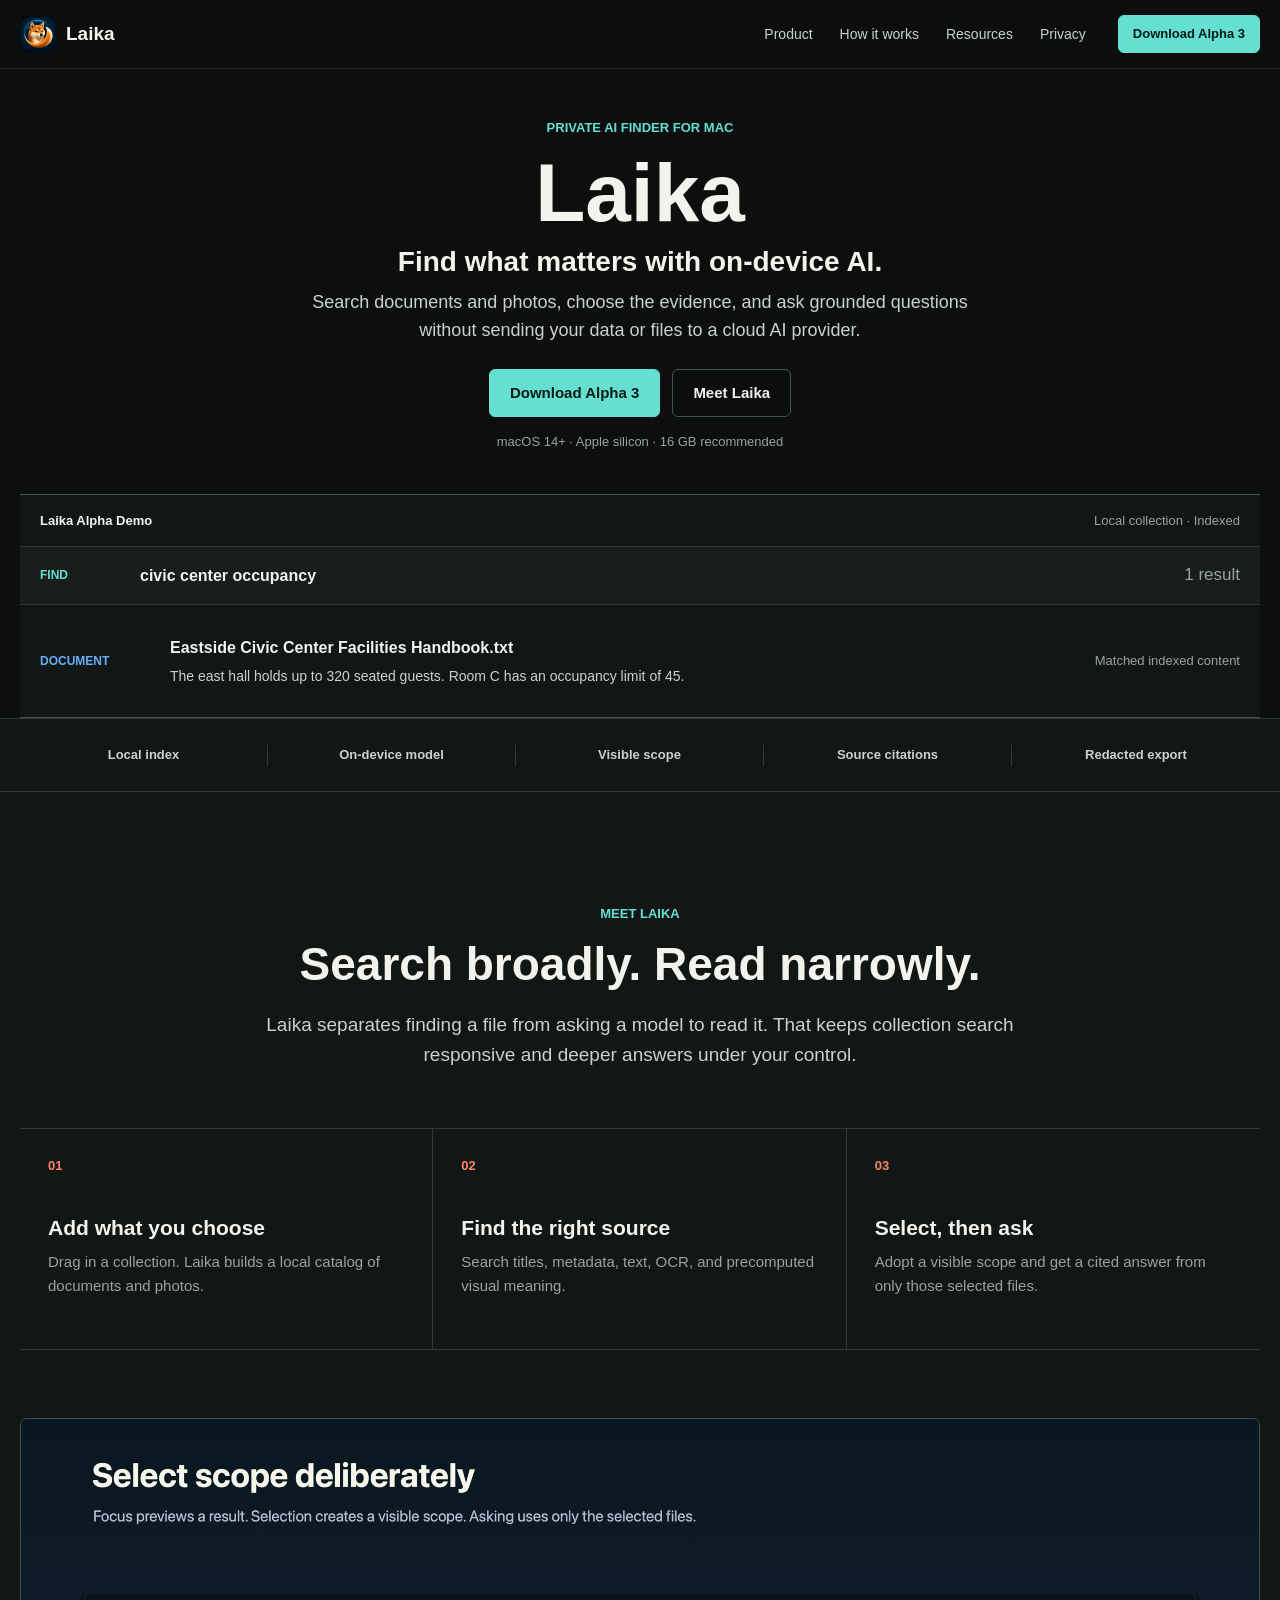
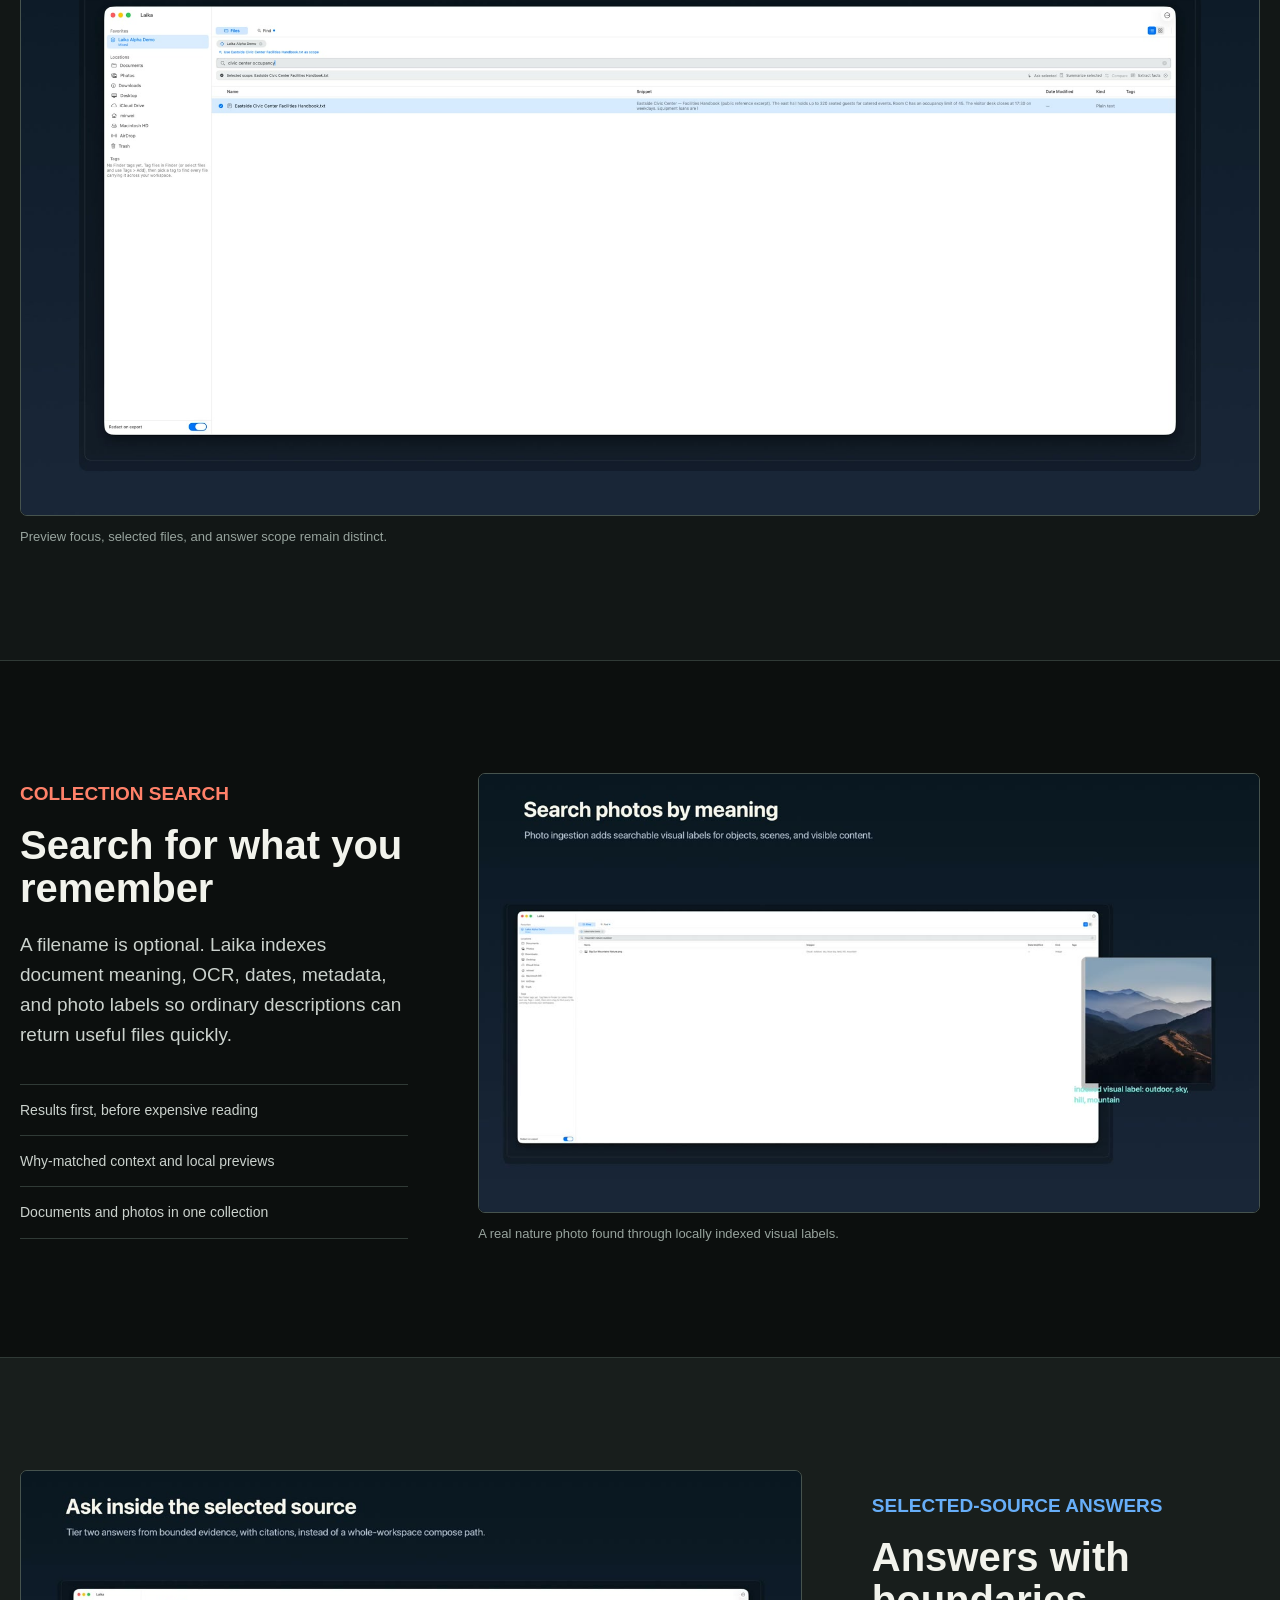
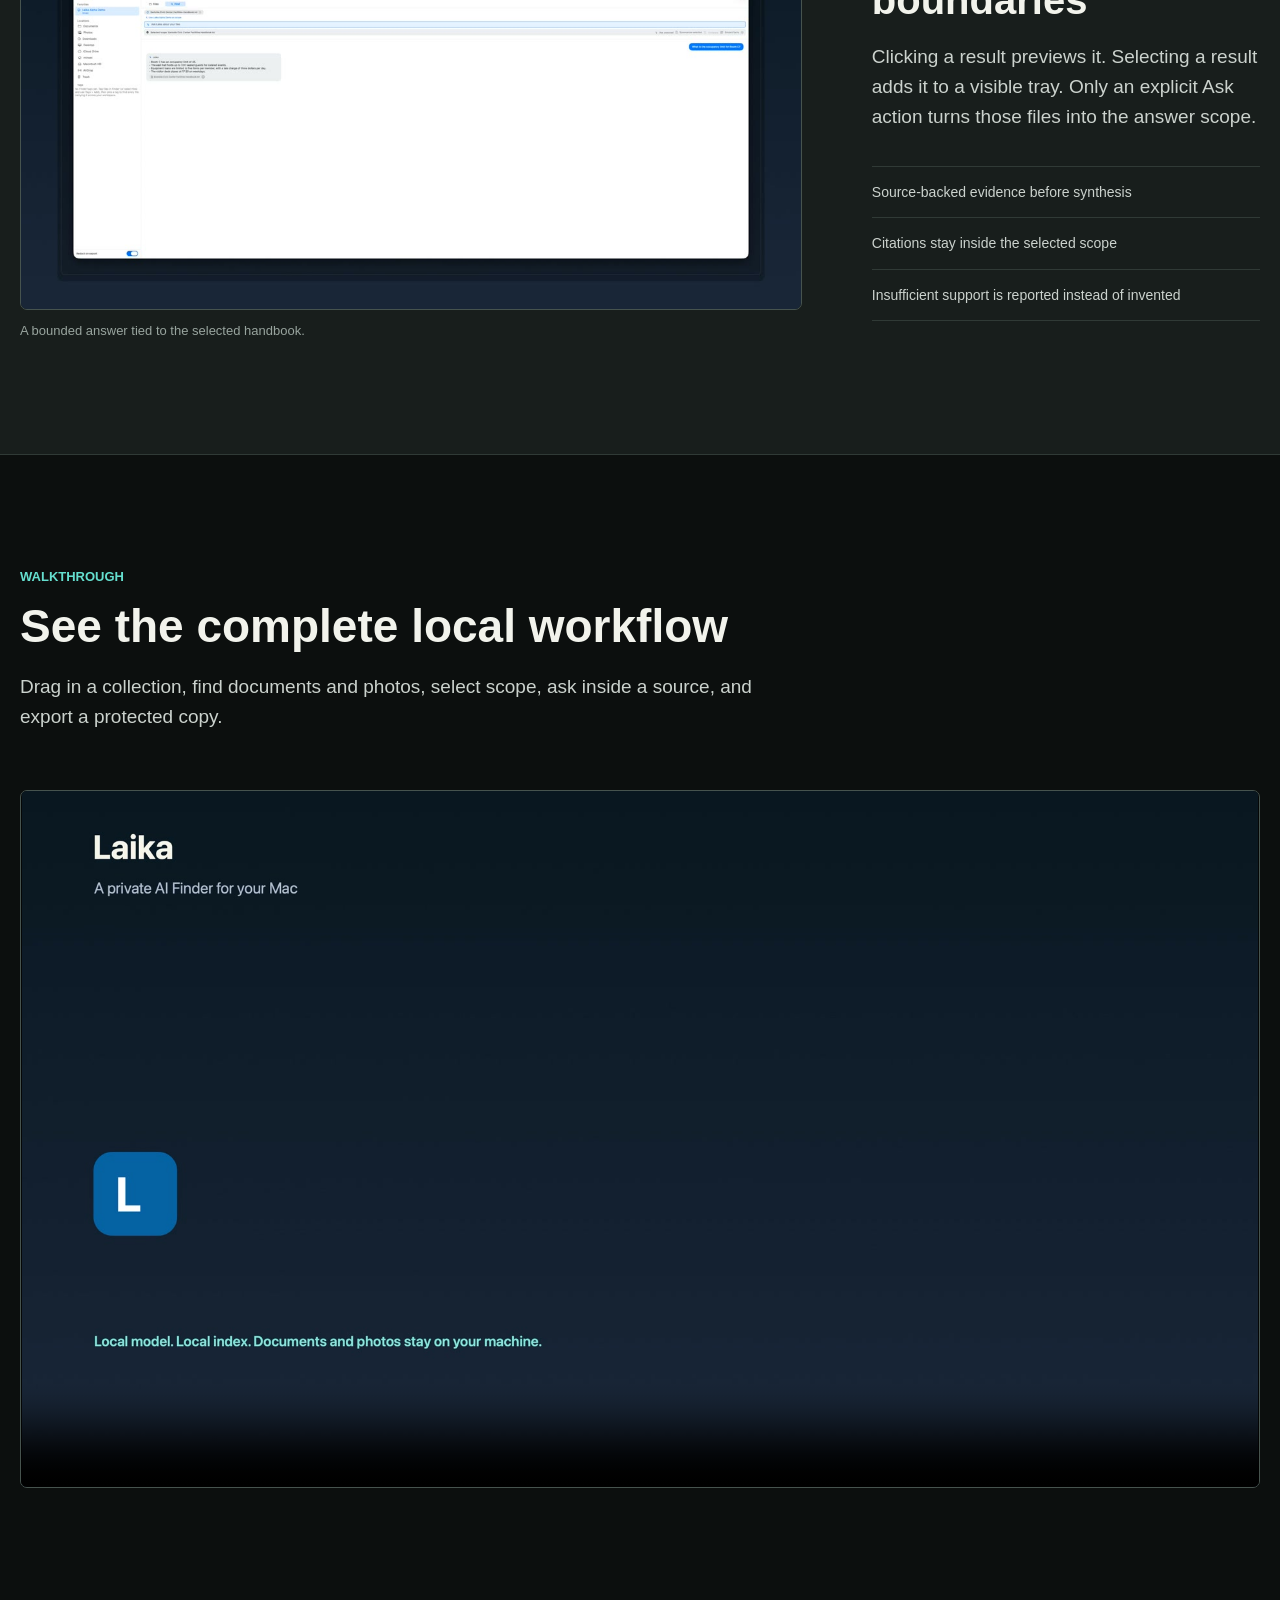
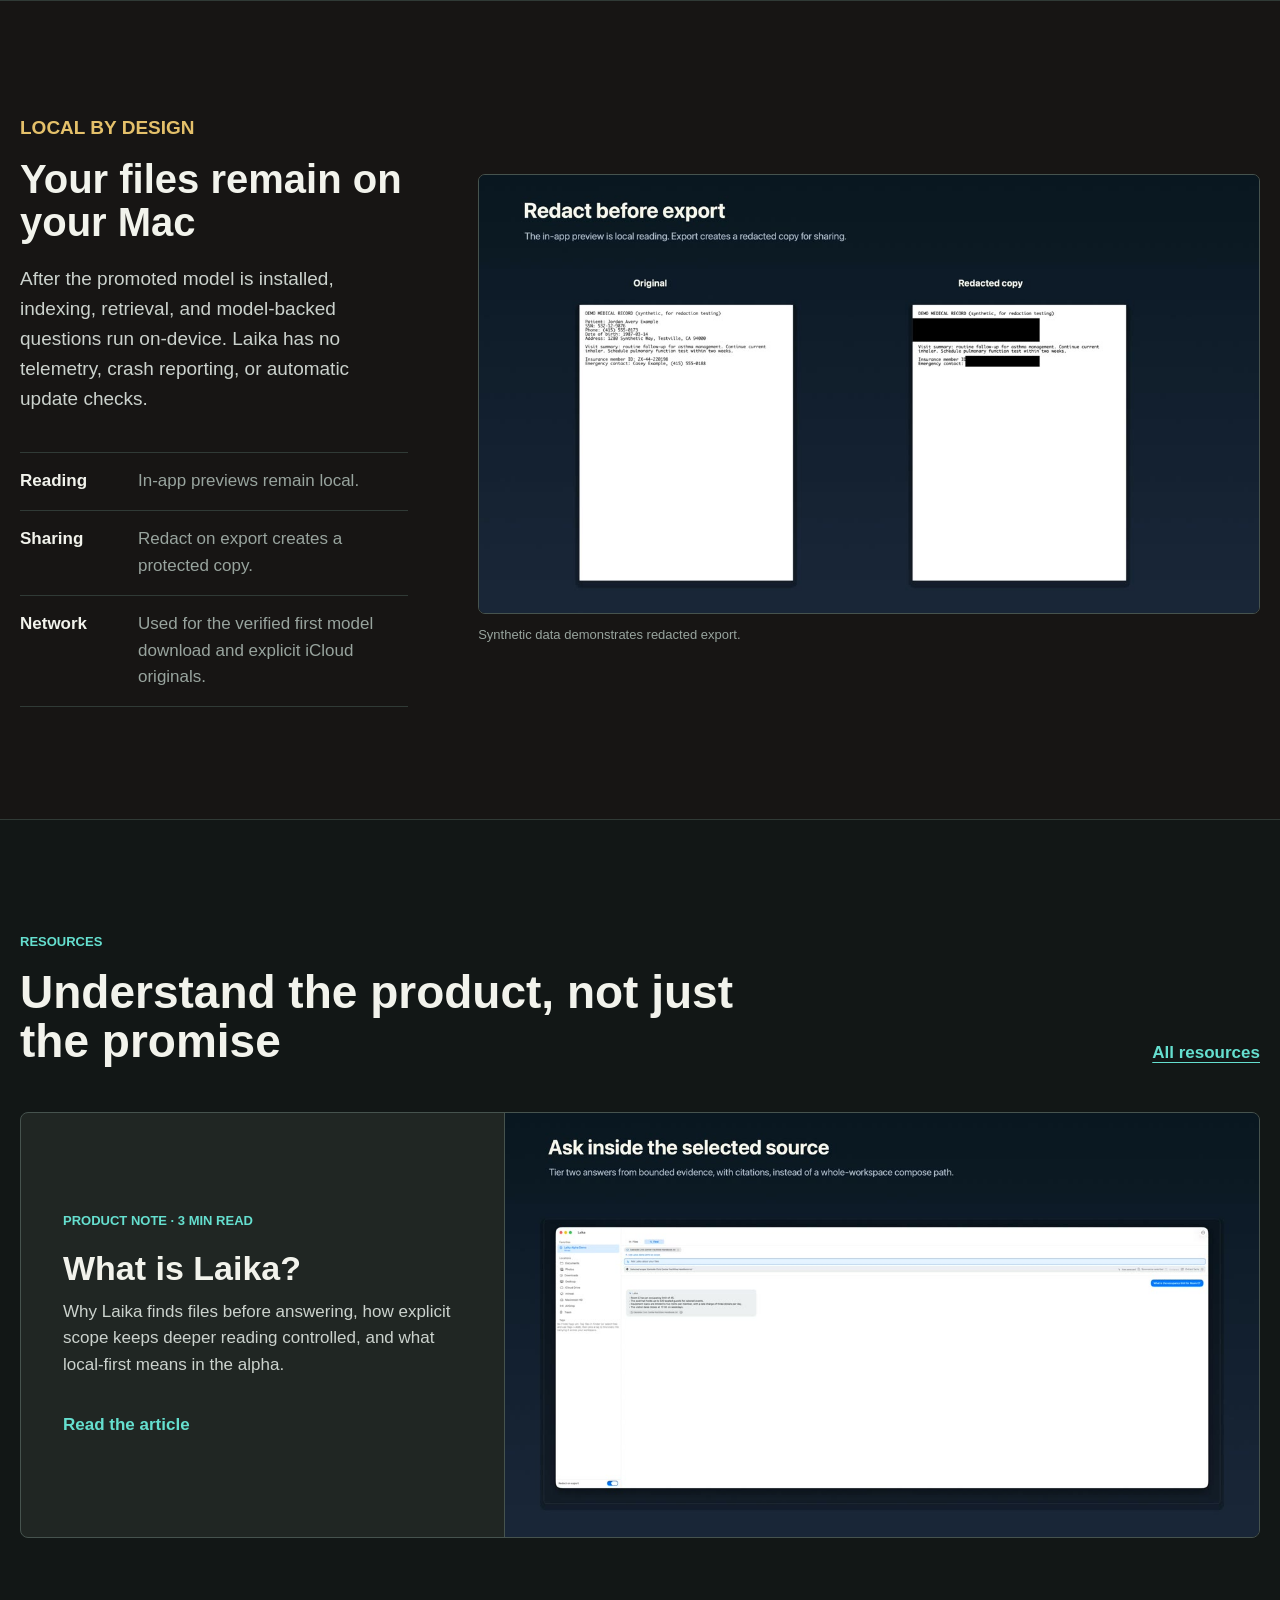
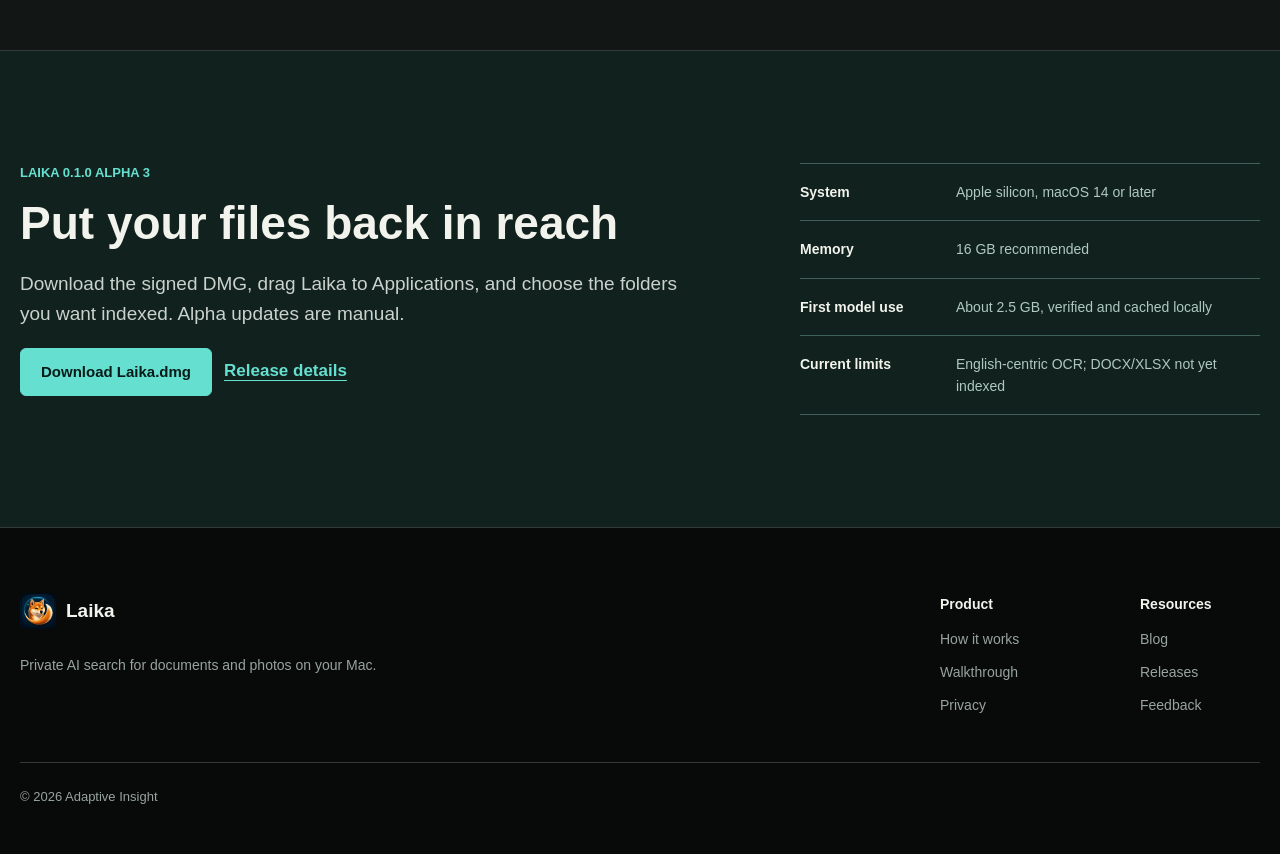
==== index.html @ f5e86230 "Publish Laika product site" ====
<!doctype html>
<html lang="en">
  <head>
    <meta charset="utf-8">
    <meta name="viewport" content="width=device-width, initial-scale=1">
    <meta name="theme-color" content="#0c0f0e">
    <meta
      name="description"
      content="Laika is a private AI finder for documents and photos on your Mac. Find files locally, select the evidence, and ask grounded questions."
    >
    <meta property="og:type" content="website">
    <meta property="og:title" content="Laika - Private AI Finder for Mac">
    <meta
      property="og:description"
      content="Find documents and photos locally. Choose the evidence. Ask grounded questions with citations."
    >
    <meta property="og:url" content="https://adaptive-insight.github.io/">
    <meta property="og:image" content="https://adaptive-insight.github.io/assets/selected-answer.jpg">
    <meta property="og:image:width" content="2400">
    <meta property="og:image:height" content="1350">
    <meta property="og:image:alt" content="Laika answering from one selected document with a visible citation">
    <meta name="twitter:card" content="summary_large_image">
    <link rel="canonical" href="https://adaptive-insight.github.io/">
    <link rel="alternate" type="application/rss+xml" title="Laika Resources" href="/resources/feed.xml">
    <link rel="icon" href="/assets/laika-icon.png" type="image/png">
    <link rel="stylesheet" href="/styles.css">
    <title>Laika - Private AI Finder for Mac</title>
    <script type="application/ld+json">
      {
        "@context": "https://schema.org",
        "@graph": [
          {
            "@type": "WebSite",
            "name": "Laika",
            "url": "https://adaptive-insight.github.io/",
            "description": "Private AI search for documents and photos on your Mac."
          },
          {
            "@type": "SoftwareApplication",
            "name": "Laika",
            "applicationCategory": "UtilitiesApplication",
            "operatingSystem": "macOS 14 or later on Apple silicon",
            "url": "https://adaptive-insight.github.io/",
            "downloadUrl": "https://github.com/Adaptive-Insight/LaikaApp/releases/download/v0.1.0-alpha.3/Laika.dmg",
            "description": "A private AI finder that indexes chosen documents and photos locally, returns relevant files, and answers within an explicit selected scope."
          }
        ]
      }
    </script>
  </head>
  <body>
    <a class="skip-link" href="#main">Skip to content</a>

    <header class="site-header">
      <nav class="site-nav" aria-label="Primary navigation">
        <a class="brand" href="/" aria-label="Laika home">
          <img src="/assets/laika-icon.png" width="36" height="36" alt="">
          <span>Laika</span>
        </a>
        <div class="nav-links">
          <a class="nav-optional" href="#product">Product</a>
          <a class="nav-optional" href="#how-it-works">How it works</a>
          <a href="/resources/">Resources</a>
          <a class="nav-optional" href="#privacy">Privacy</a>
        </div>
        <a
          class="button button-small"
          href="https://github.com/Adaptive-Insight/LaikaApp/releases/download/v0.1.0-alpha.3/Laika.dmg"
        >Download Alpha 3</a>
      </nav>
    </header>

    <main id="main">
      <section class="hero" id="top" aria-labelledby="hero-title">
        <div class="hero-content">
          <p class="eyebrow">Private AI finder for Mac</p>
          <h1 id="hero-title">Laika</h1>
          <p class="hero-copy">
            Find what matters with on-device AI.
          </p>
          <p class="hero-detail">
            Search documents and photos, choose the evidence, and ask grounded
            questions without sending your data or files to a cloud AI provider.
          </p>
          <div class="hero-actions">
            <a
              class="button"
              href="https://github.com/Adaptive-Insight/LaikaApp/releases/download/v0.1.0-alpha.3/Laika.dmg"
            >Download Alpha 3</a>
            <a class="button button-secondary" href="#how-it-works">Meet Laika</a>
          </div>
          <p class="hero-meta">macOS 14+ &middot; Apple silicon &middot; 16 GB recommended</p>
        </div>
        <div
          class="hero-search-surface"
          role="group"
          aria-label="Example Laika collection search"
        >
          <div class="hero-search-heading">
            <strong>Laika Alpha Demo</strong>
            <span>Local collection &middot; Indexed</span>
          </div>
          <div class="hero-search-query">
            <span>Find</span>
            <strong>civic center occupancy</strong>
            <span>1 result</span>
          </div>
          <div class="hero-search-result">
            <span class="hero-search-kind">Document</span>
            <div>
              <strong>Eastside Civic Center Facilities Handbook.txt</strong>
              <p>
                The east hall holds up to 320 seated guests. Room C has an
                occupancy limit of 45.
              </p>
            </div>
            <span class="hero-search-reason">Matched indexed content</span>
          </div>
        </div>
      </section>

      <section class="proof-strip" aria-label="Laika product principles">
        <div class="proof-strip-inner">
          <span>Local index</span>
          <span>On-device model</span>
          <span>Visible scope</span>
          <span>Source citations</span>
          <span>Redacted export</span>
        </div>
      </section>

      <section class="section meet" id="how-it-works" aria-labelledby="meet-title">
        <div class="section-inner">
          <div class="section-heading section-heading-centered">
            <p class="eyebrow">Meet Laika</p>
            <h2 id="meet-title">Search broadly. Read narrowly.</h2>
            <p>
              Laika separates finding a file from asking a model to read it.
              That keeps collection search responsive and deeper answers under
              your control.
            </p>
          </div>
          <ol class="three-steps">
            <li>
              <span class="step-number">01</span>
              <h3>Add what you choose</h3>
              <p>Drag in a collection. Laika builds a local catalog of documents and photos.</p>
            </li>
            <li>
              <span class="step-number">02</span>
              <h3>Find the right source</h3>
              <p>Search titles, metadata, text, OCR, and precomputed visual meaning.</p>
            </li>
            <li>
              <span class="step-number">03</span>
              <h3>Select, then ask</h3>
              <p>Adopt a visible scope and get a cited answer from only those selected files.</p>
            </li>
          </ol>
          <figure class="wide-product-figure">
            <img
              src="/assets/scope-selection-1200.jpg"
              srcset="/assets/scope-selection-1200.jpg 1200w, /assets/scope-selection.jpg 2400w"
              sizes="(max-width: 900px) 100vw, 1240px"
              width="2400"
              height="1350"
              loading="lazy"
              alt="Laika showing an explicit selected scope above a document search result"
            >
            <figcaption>Preview focus, selected files, and answer scope remain distinct.</figcaption>
          </figure>
        </div>
      </section>

      <section class="section feature-band" id="product" aria-labelledby="discovery-title">
        <div class="section-inner feature-layout">
          <div class="feature-copy">
            <p class="eyebrow coral">Collection search</p>
            <h2 id="discovery-title">Search for what you remember</h2>
            <p>
              A filename is optional. Laika indexes document meaning, OCR,
              dates, metadata, and photo labels so ordinary descriptions can
              return useful files quickly.
            </p>
            <ul class="feature-points">
              <li>Results first, before expensive reading</li>
              <li>Why-matched context and local previews</li>
              <li>Documents and photos in one collection</li>
            </ul>
          </div>
          <figure class="product-figure">
            <img
              src="/assets/photo-search-1200.jpg"
              srcset="/assets/photo-search-1200.jpg 1200w, /assets/photo-search.jpg 2400w"
              sizes="(max-width: 900px) 100vw, 760px"
              width="2400"
              height="1350"
              loading="lazy"
              alt="Laika finding a demo-safe Big Sur mountain photo from a natural-language query"
            >
            <figcaption>A real nature photo found through locally indexed visual labels.</figcaption>
          </figure>
        </div>
      </section>

      <section class="section feature-band feature-band-alt" aria-labelledby="answer-title">
        <div class="section-inner feature-layout feature-layout-reverse">
          <div class="feature-copy">
            <p class="eyebrow blue">Selected-source answers</p>
            <h2 id="answer-title">Answers with boundaries</h2>
            <p>
              Clicking a result previews it. Selecting a result adds it to a
              visible tray. Only an explicit Ask action turns those files into
              the answer scope.
            </p>
            <ul class="feature-points">
              <li>Source-backed evidence before synthesis</li>
              <li>Citations stay inside the selected scope</li>
              <li>Insufficient support is reported instead of invented</li>
            </ul>
          </div>
          <figure class="product-figure">
            <img
              src="/assets/selected-answer-1200.jpg"
              srcset="/assets/selected-answer-1200.jpg 1200w, /assets/selected-answer.jpg 2400w"
              sizes="(max-width: 900px) 100vw, 760px"
              width="2400"
              height="1350"
              loading="lazy"
              alt="Laika answering a question inside one selected handbook and showing its citation"
            >
            <figcaption>A bounded answer tied to the selected handbook.</figcaption>
          </figure>
        </div>
      </section>

      <section class="section walkthrough" id="walkthrough" aria-labelledby="walkthrough-title">
        <div class="section-inner">
          <div class="section-heading">
            <p class="eyebrow">Walkthrough</p>
            <h2 id="walkthrough-title">See the complete local workflow</h2>
            <p>
              Drag in a collection, find documents and photos, select scope,
              ask inside a source, and export a protected copy.
            </p>
          </div>
          <video
            class="walkthrough-video"
            controls
            preload="none"
            loading="lazy"
            poster="/assets/walkthrough-poster.jpg"
          >
            <source src="/assets/LaikaPromo_alpha.mp4" type="video/mp4">
            <track
              kind="captions"
              src="/assets/LaikaPromo_alpha.en.vtt"
              srclang="en"
              label="English"
              default
            >
            Your browser does not support embedded video.
            <a href="/assets/LaikaPromo_alpha.mp4">Open the walkthrough video.</a>
          </video>
        </div>
      </section>

      <section class="section privacy" id="privacy" aria-labelledby="privacy-title">
        <div class="section-inner feature-layout">
          <div class="feature-copy">
            <p class="eyebrow warm">Local by design</p>
            <h2 id="privacy-title">Your files remain on your Mac</h2>
            <p>
              After the promoted model is installed, indexing, retrieval, and
              model-backed questions run on-device. Laika has no telemetry,
              crash reporting, or automatic update checks.
            </p>
            <dl class="fact-list">
              <div>
                <dt>Reading</dt>
                <dd>In-app previews remain local.</dd>
              </div>
              <div>
                <dt>Sharing</dt>
                <dd>Redact on export creates a protected copy.</dd>
              </div>
              <div>
                <dt>Network</dt>
                <dd>Used for the verified first model download and explicit iCloud originals.</dd>
              </div>
            </dl>
          </div>
          <figure class="product-figure">
            <img
              src="/assets/redacted-export-1200.jpg"
              srcset="/assets/redacted-export-1200.jpg 1200w, /assets/redacted-export.jpg 2400w"
              sizes="(max-width: 900px) 100vw, 760px"
              width="2400"
              height="1350"
              loading="lazy"
              alt="A synthetic medical document shown before and after personal details are redacted"
            >
            <figcaption>Synthetic data demonstrates redacted export.</figcaption>
          </figure>
        </div>
      </section>

      <section class="section resources-preview" aria-labelledby="resources-title">
        <div class="section-inner">
          <div class="resources-heading">
            <div>
              <p class="eyebrow">Resources</p>
              <h2 id="resources-title">Understand the product, not just the promise</h2>
            </div>
            <a class="text-link" href="/resources/">All resources</a>
          </div>
          <a class="featured-article" href="/resources/what-is-laika/">
            <div class="featured-article-copy">
              <span class="article-kicker">Product note &middot; 3 min read</span>
              <h3>What is Laika?</h3>
              <p>
                Why Laika finds files before answering, how explicit scope keeps
                deeper reading controlled, and what local-first means in the alpha.
              </p>
              <span class="text-link">Read the article</span>
            </div>
            <img
              src="/assets/selected-answer-1200.jpg"
              width="1200"
              height="675"
              loading="lazy"
              alt="Laika answering from a selected document with a visible citation"
            >
          </a>
        </div>
      </section>

      <section class="section install" id="install" aria-labelledby="install-title">
        <div class="section-inner install-layout">
          <div>
            <p class="eyebrow">Laika 0.1.0 Alpha 3</p>
            <h2 id="install-title">Put your files back in reach</h2>
            <p>
              Download the signed DMG, drag Laika to Applications, and choose
              the folders you want indexed. Alpha updates are manual.
            </p>
            <div class="install-actions">
              <a
                class="button"
                href="https://github.com/Adaptive-Insight/LaikaApp/releases/download/v0.1.0-alpha.3/Laika.dmg"
              >Download Laika.dmg</a>
              <a
                class="text-link"
                href="https://github.com/Adaptive-Insight/LaikaApp/releases/tag/v0.1.0-alpha.3"
              >Release details</a>
            </div>
          </div>
          <div class="requirements" role="list" aria-label="Installation details">
            <div role="listitem">
              <strong>System</strong>
              <span>Apple silicon, macOS 14 or later</span>
            </div>
            <div role="listitem">
              <strong>Memory</strong>
              <span>16 GB recommended</span>
            </div>
            <div role="listitem">
              <strong>First model use</strong>
              <span>About 2.5 GB, verified and cached locally</span>
            </div>
            <div role="listitem">
              <strong>Current limits</strong>
              <span>English-centric OCR; DOCX/XLSX not yet indexed</span>
            </div>
          </div>
        </div>
      </section>
    </main>

    <footer class="site-footer">
      <div class="footer-inner">
        <div class="footer-brand">
          <a class="brand" href="/">
            <img src="/assets/laika-icon.png" width="36" height="36" alt="">
            <span>Laika</span>
          </a>
          <p>Private AI search for documents and photos on your Mac.</p>
        </div>
        <div class="footer-column">
          <strong>Product</strong>
          <a href="/#how-it-works">How it works</a>
          <a href="/#walkthrough">Walkthrough</a>
          <a href="/#privacy">Privacy</a>
        </div>
        <div class="footer-column">
          <strong>Resources</strong>
          <a href="/resources/">Blog</a>
          <a href="https://github.com/Adaptive-Insight/LaikaApp/releases">Releases</a>
          <a href="https://github.com/Adaptive-Insight/LaikaApp/issues">Feedback</a>
        </div>
        <p class="copyright">&copy; 2026 Adaptive Insight</p>
      </div>
    </footer>
  </body>
</html>
---- styles.css ----
:root {
  color-scheme: dark;
  --bg: #0c0f0e;
  --surface: #121716;
  --surface-strong: #181e1c;
  --surface-raised: #202623;
  --text: #f2f3ec;
  --text-soft: #cbd2cd;
  --muted: #98a49e;
  --line: #303a36;
  --line-strong: #46534e;
  --mint: #65dfcf;
  --mint-strong: #8ceddf;
  --blue: #67aef8;
  --coral: #ff8169;
  --warm: #e4c06a;
  --focus: #ff9a82;
  --max-width: 1240px;
  --reading-width: 760px;
}

* {
  box-sizing: border-box;
}

html {
  scroll-behavior: smooth;
}

body {
  margin: 0;
  background: var(--bg);
  color: var(--text);
  font-family: -apple-system, BlinkMacSystemFont, "SF Pro Display", "Helvetica Neue", Arial, sans-serif;
  font-size: 17px;
  line-height: 1.58;
  letter-spacing: 0;
  text-rendering: optimizeLegibility;
}

img,
video {
  display: block;
  max-width: 100%;
}

a {
  color: inherit;
  text-decoration-thickness: 1px;
  text-underline-offset: 4px;
}

a:focus-visible,
button:focus-visible,
video:focus-visible,
summary:focus-visible {
  outline: 3px solid var(--focus);
  outline-offset: 4px;
}

.skip-link {
  position: fixed;
  left: 16px;
  top: -80px;
  z-index: 100;
  padding: 10px 14px;
  border-radius: 4px;
  background: var(--text);
  color: var(--bg);
}

.skip-link:focus {
  top: 16px;
}

.site-header {
  position: fixed;
  inset: 0 0 auto;
  z-index: 20;
  border-bottom: 1px solid rgba(242, 243, 236, 0.12);
  background: rgba(12, 15, 14, 0.9);
  backdrop-filter: blur(16px);
}

.site-nav {
  width: min(calc(100% - 40px), var(--max-width));
  height: 68px;
  margin: 0 auto;
  display: flex;
  align-items: center;
  gap: 32px;
}

.brand {
  display: inline-flex;
  align-items: center;
  gap: 10px;
  margin-right: auto;
  color: var(--text);
  font-size: 19px;
  font-weight: 740;
  text-decoration: none;
}

.brand img {
  border-radius: 7px;
}

.nav-links {
  display: flex;
  align-items: center;
  gap: 27px;
  color: var(--text-soft);
  font-size: 14px;
}

.nav-links a {
  min-height: 32px;
  display: inline-flex;
  align-items: center;
  text-decoration: none;
}

.nav-links a:hover,
.nav-links a[aria-current="page"] {
  color: var(--text);
}

.button {
  display: inline-flex;
  min-height: 48px;
  align-items: center;
  justify-content: center;
  padding: 0 20px;
  border: 1px solid var(--mint);
  border-radius: 6px;
  background: var(--mint);
  color: #071b18;
  font-size: 15px;
  font-weight: 760;
  line-height: 1.2;
  text-align: center;
  text-decoration: none;
  transition: background 140ms ease, border-color 140ms ease, color 140ms ease;
}

.button:hover {
  border-color: var(--mint-strong);
  background: var(--mint-strong);
}

.button-small {
  min-height: 38px;
  padding-inline: 14px;
  font-size: 13px;
}

.button-secondary {
  border-color: var(--line-strong);
  background: rgba(12, 15, 14, 0.78);
  color: var(--text);
}

.button-secondary:hover {
  border-color: var(--text-soft);
  background: var(--text);
  color: var(--bg);
}

.hero {
  padding-top: 118px;
  overflow: hidden;
  background: var(--bg);
}

.hero-content {
  width: min(calc(100% - 40px), 820px);
  margin: 0 auto;
  text-align: center;
}

.hero-search-surface {
  width: min(calc(100% - 40px), var(--max-width));
  margin: 42px auto 0;
  overflow: hidden;
  border-top: 1px solid var(--line-strong);
  border-bottom: 1px solid var(--line-strong);
  background: var(--surface);
  text-align: left;
}

.hero-search-heading,
.hero-search-query,
.hero-search-result {
  padding-inline: 20px;
}

.hero-search-heading {
  min-height: 52px;
  display: flex;
  align-items: center;
  justify-content: space-between;
  gap: 20px;
  border-bottom: 1px solid var(--line);
  font-size: 13px;
}

.hero-search-heading span,
.hero-search-query > span:last-child,
.hero-search-reason {
  color: var(--muted);
}

.hero-search-query {
  min-height: 58px;
  display: grid;
  grid-template-columns: 80px minmax(0, 1fr) auto;
  gap: 20px;
  align-items: center;
  border-bottom: 1px solid var(--line);
  background: var(--surface-strong);
}

.hero-search-query > span:first-child,
.hero-search-kind {
  color: var(--mint);
  font-size: 12px;
  font-weight: 780;
  text-transform: uppercase;
}

.hero-search-query strong {
  font-size: 16px;
}

.hero-search-result {
  min-height: 112px;
  display: grid;
  grid-template-columns: 110px minmax(0, 1fr) 190px;
  gap: 20px;
  align-items: center;
}

.hero-search-result strong {
  display: block;
  font-size: 16px;
}

.hero-search-result p {
  max-width: 690px;
  margin: 5px 0 0;
  color: var(--text-soft);
  font-size: 14px;
}

.hero-search-kind {
  color: var(--blue);
}

.hero-search-reason {
  font-size: 13px;
  text-align: right;
}

.eyebrow,
.article-kicker {
  margin: 0 0 15px;
  color: var(--mint);
  font-size: 13px;
  font-weight: 780;
  letter-spacing: 0;
  text-transform: uppercase;
}

.eyebrow.coral {
  color: var(--coral);
}

.eyebrow.blue {
  color: var(--blue);
}

.eyebrow.warm {
  color: var(--warm);
}

h1,
h2,
h3,
p {
  margin-top: 0;
}

h1 {
  margin-bottom: 13px;
  font-size: 82px;
  font-weight: 780;
  line-height: 0.94;
  letter-spacing: 0;
}

h2 {
  margin-bottom: 20px;
  font-size: 46px;
  font-weight: 740;
  line-height: 1.08;
  letter-spacing: 0;
}

h3 {
  margin-bottom: 9px;
  font-size: 21px;
  line-height: 1.25;
  letter-spacing: 0;
}

.hero-copy {
  margin-bottom: 8px;
  color: var(--text);
  font-size: 28px;
  font-weight: 600;
  line-height: 1.3;
}

.hero-detail {
  max-width: 670px;
  margin: 0 auto 24px;
  color: var(--text-soft);
  font-size: 18px;
}

.hero-actions,
.install-actions {
  display: flex;
  flex-wrap: wrap;
  align-items: center;
  justify-content: center;
  gap: 12px;
}

.hero-meta {
  margin-top: 15px;
  color: var(--muted);
  font-size: 13px;
}

.proof-strip {
  border-top: 1px solid var(--line);
  border-bottom: 1px solid var(--line);
  background: var(--surface);
}

.proof-strip-inner {
  width: min(calc(100% - 40px), var(--max-width));
  min-height: 72px;
  margin: 0 auto;
  display: grid;
  grid-template-columns: repeat(5, 1fr);
  align-items: center;
  color: var(--text-soft);
  font-size: 13px;
  font-weight: 650;
  text-align: center;
}

.proof-strip-inner span:not(:last-child) {
  border-right: 1px solid var(--line);
}

.section {
  width: 100%;
  padding: 112px 0;
  scroll-margin-top: 68px;
}

.section-inner,
.page-inner {
  width: min(calc(100% - 40px), var(--max-width));
  margin: 0 auto;
}

.section-heading {
  max-width: 760px;
  margin-bottom: 58px;
}

.section-heading-centered {
  margin-inline: auto;
  text-align: center;
}

.section-heading > p:last-child,
.feature-copy > p,
.page-hero-copy {
  color: var(--text-soft);
  font-size: 19px;
}

.meet {
  background: var(--surface);
}

.three-steps {
  display: grid;
  grid-template-columns: repeat(3, minmax(0, 1fr));
  margin: 0 0 68px;
  padding: 0;
  border-top: 1px solid var(--line);
  border-bottom: 1px solid var(--line);
  list-style: none;
}

.three-steps li {
  min-height: 220px;
  padding: 27px 28px 30px;
}

.three-steps li:not(:last-child) {
  border-right: 1px solid var(--line);
}

.three-steps p {
  margin-bottom: 0;
  color: var(--muted);
  font-size: 15px;
}

.step-number {
  display: block;
  margin-bottom: 39px;
  color: var(--coral);
  font-size: 13px;
  font-weight: 800;
}

.wide-product-figure,
.product-figure {
  margin: 0;
}

.wide-product-figure img,
.product-figure img,
.article-hero img {
  width: 100%;
  height: auto;
  border: 1px solid var(--line-strong);
  border-radius: 7px;
  background: #080b0a;
}

.wide-product-figure figcaption,
.product-figure figcaption,
.article-hero figcaption {
  margin-top: 11px;
  color: var(--muted);
  font-size: 13px;
}

.feature-band {
  border-top: 1px solid var(--line);
  background: var(--bg);
}

.feature-band-alt {
  background: var(--surface-strong);
}

.feature-layout {
  display: grid;
  grid-template-columns: minmax(260px, 0.72fr) minmax(0, 1.45fr);
  align-items: center;
  gap: 70px;
}

.feature-layout-reverse {
  grid-template-columns: minmax(0, 1.45fr) minmax(260px, 0.72fr);
}

.feature-layout-reverse .feature-copy {
  grid-column: 2;
  grid-row: 1;
}

.feature-layout-reverse .product-figure {
  grid-column: 1;
  grid-row: 1;
}

.feature-copy h2 {
  font-size: 40px;
}

.feature-points {
  margin: 34px 0 0;
  padding: 0;
  border-top: 1px solid var(--line);
  list-style: none;
}

.feature-points li {
  padding: 14px 0;
  border-bottom: 1px solid var(--line);
  color: var(--text-soft);
  font-size: 14px;
}

.walkthrough {
  border-top: 1px solid var(--line);
  background: var(--bg);
}

.walkthrough-video {
  width: 100%;
  aspect-ratio: 16 / 9;
  border: 1px solid var(--line-strong);
  border-radius: 7px;
  background: #050706;
}

.privacy {
  border-top: 1px solid var(--line);
  background: #171514;
}

.fact-list {
  margin: 38px 0 0;
  border-top: 1px solid var(--line);
}

.fact-list div {
  display: grid;
  grid-template-columns: 100px 1fr;
  gap: 18px;
  padding: 15px 0;
  border-bottom: 1px solid var(--line);
}

.fact-list dt {
  font-weight: 720;
}

.fact-list dd {
  margin: 0;
  color: var(--muted);
}

.resources-preview {
  border-top: 1px solid var(--line);
  background: var(--surface);
}

.resources-heading {
  display: flex;
  align-items: end;
  justify-content: space-between;
  gap: 30px;
  margin-bottom: 45px;
}

.resources-heading h2 {
  max-width: 760px;
  margin-bottom: 0;
}

.text-link {
  color: var(--mint);
  font-weight: 720;
}

.featured-article {
  display: grid;
  grid-template-columns: minmax(300px, 0.78fr) minmax(0, 1.22fr);
  min-height: 390px;
  overflow: hidden;
  border: 1px solid var(--line-strong);
  border-radius: 8px;
  background: var(--surface-raised);
  text-decoration: none;
  transition: border-color 140ms ease, transform 140ms ease;
}

.featured-article:hover {
  border-color: var(--mint);
  transform: translateY(-2px);
}

.featured-article-copy {
  display: flex;
  flex-direction: column;
  align-items: flex-start;
  justify-content: center;
  padding: 42px;
}

.featured-article-copy h3 {
  max-width: 430px;
  font-size: 34px;
}

.featured-article-copy p {
  max-width: 480px;
  color: var(--text-soft);
}

.featured-article-copy .text-link {
  margin-top: 16px;
}

.featured-article > img {
  width: 100%;
  height: 100%;
  min-height: 390px;
  object-fit: cover;
  border-left: 1px solid var(--line-strong);
}

.install {
  border-top: 1px solid var(--line);
  background: #10211e;
}

.install-layout {
  display: grid;
  grid-template-columns: minmax(0, 1.2fr) minmax(320px, 0.8fr);
  gap: 90px;
  align-items: start;
}

.install-layout > div:first-child {
  max-width: 690px;
}

.install-layout > div:first-child > p:not(.eyebrow) {
  color: var(--text-soft);
  font-size: 19px;
}

.install-actions {
  justify-content: flex-start;
}

.requirements {
  border-top: 1px solid #41625b;
}

.requirements div {
  display: grid;
  grid-template-columns: 138px 1fr;
  gap: 18px;
  padding: 17px 0;
  border-bottom: 1px solid #41625b;
}

.requirements strong,
.requirements span {
  font-size: 14px;
}

.requirements span {
  color: #afc8c1;
}

.site-footer {
  padding: 65px 0 46px;
  border-top: 1px solid var(--line);
  background: #080a09;
}

.footer-inner {
  width: min(calc(100% - 40px), var(--max-width));
  margin: 0 auto;
  display: grid;
  grid-template-columns: 1fr auto auto;
  gap: 44px 80px;
}

.footer-brand p {
  max-width: 360px;
  margin: 16px 0 0;
  color: var(--muted);
  font-size: 14px;
}

.footer-column {
  min-width: 120px;
  display: flex;
  flex-direction: column;
  align-items: flex-start;
  gap: 9px;
  font-size: 14px;
}

.footer-column strong {
  margin-bottom: 4px;
  color: var(--text);
}

.footer-column a {
  min-height: 24px;
  color: var(--muted);
  text-decoration: none;
}

.footer-column a:hover {
  color: var(--text);
}

.copyright {
  grid-column: 1 / -1;
  margin: 0;
  padding-top: 24px;
  border-top: 1px solid var(--line);
  color: var(--muted);
  font-size: 13px;
}

/* Resources and article pages */

.page-main {
  padding-top: 68px;
}

.resource-intro {
  padding: 84px 0 76px;
  border-bottom: 1px solid var(--line);
  background: var(--surface);
}

.resource-intro-inner {
  width: min(calc(100% - 40px), var(--max-width));
  margin: 0 auto;
  display: grid;
  grid-template-columns: minmax(0, 1.35fr) minmax(280px, 0.65fr);
  gap: 80px;
  align-items: end;
}

.resource-intro h1 {
  max-width: 820px;
  margin-bottom: 0;
  font-size: 60px;
  line-height: 1.02;
}

.resource-intro-inner > p {
  margin-bottom: 5px;
  color: var(--text-soft);
  font-size: 18px;
}

.resource-feature {
  padding: 72px 0 84px;
  background: var(--bg);
}

.resource-lead {
  display: grid;
  grid-template-columns: minmax(320px, 0.82fr) minmax(0, 1.18fr);
  min-height: 410px;
  overflow: hidden;
  border: 1px solid var(--line-strong);
  border-radius: 8px;
  background: var(--surface-strong);
  text-decoration: none;
}

.resource-lead:hover {
  border-color: var(--mint);
}

.resource-lead-copy {
  display: flex;
  flex-direction: column;
  justify-content: center;
  padding: 48px;
}

.resource-lead-copy h2 {
  margin-bottom: 18px;
  font-size: 38px;
}

.resource-lead-copy p {
  margin-bottom: 30px;
  color: var(--text-soft);
  font-size: 17px;
}

.resource-lead-media {
  min-width: 0;
  overflow: hidden;
  border-left: 1px solid var(--line-strong);
  background: #0b1924;
}

.resource-lead-media img {
  width: 100%;
  height: 100%;
  object-fit: cover;
  object-position: left center;
}

.resource-directory {
  padding: 82px 0 112px;
  border-top: 1px solid var(--line);
  background: var(--surface);
}

.resource-directory-heading {
  display: flex;
  align-items: end;
  justify-content: space-between;
  gap: 32px;
  margin-bottom: 48px;
}

.resource-directory-heading h2 {
  margin-bottom: 0;
}

.resource-directory-heading > .text-link {
  margin-bottom: 8px;
}

.resource-entries {
  border-top: 1px solid var(--line-strong);
}

.resource-entry {
  display: grid;
  grid-template-columns: 130px minmax(0, 1fr) 28px;
  gap: 28px;
  align-items: start;
  padding: 30px 4px;
  border-bottom: 1px solid var(--line);
  text-decoration: none;
}

.resource-entry-type {
  padding-top: 4px;
  color: var(--mint);
  font-size: 12px;
  font-weight: 780;
  text-transform: uppercase;
}

.resource-entry h3 {
  margin-bottom: 6px;
  font-size: 23px;
  transition: color 140ms ease;
}

.resource-entry p {
  max-width: 720px;
  margin-bottom: 0;
  color: var(--muted);
  font-size: 15px;
}

.resource-entry-arrow {
  color: var(--text-soft);
  font-size: 23px;
  transition: color 140ms ease, transform 140ms ease;
}

.resource-entry:hover h3,
.resource-entry:hover .resource-entry-arrow {
  color: var(--mint);
}

.resource-entry:hover .resource-entry-arrow {
  transform: translateX(4px);
}

.article-page {
  padding-top: 68px;
}

.article-header {
  padding: 92px 0 50px;
}

.article-header-inner {
  width: min(calc(100% - 40px), 960px);
  margin: 0 auto;
}

.article-header h1 {
  max-width: 900px;
  margin-bottom: 24px;
  font-size: 68px;
  line-height: 1.02;
}

.article-standfirst {
  max-width: 790px;
  margin-bottom: 28px;
  color: var(--text-soft);
  font-size: 22px;
  line-height: 1.45;
}

.article-meta {
  display: flex;
  flex-wrap: wrap;
  gap: 8px 22px;
  color: var(--muted);
  font-size: 14px;
}

.article-hero {
  width: min(calc(100% - 40px), var(--max-width));
  margin: 0 auto 70px;
}

.article-layout {
  width: min(calc(100% - 40px), 1020px);
  margin: 0 auto;
  display: grid;
  grid-template-columns: 220px minmax(0, var(--reading-width));
  gap: 40px;
  align-items: start;
}

.article-layout-compact {
  grid-template-columns: minmax(0, var(--reading-width));
  justify-content: center;
}

.article-toc {
  position: sticky;
  top: 95px;
  padding-top: 4px;
  border-top: 1px solid var(--line);
}

.article-toc strong {
  display: block;
  margin: 13px 0 10px;
  font-size: 13px;
  text-transform: uppercase;
}

.article-toc a {
  display: block;
  padding: 5px 0;
  color: var(--muted);
  font-size: 13px;
  text-decoration: none;
}

.article-toc a:hover {
  color: var(--text);
}

.article-body {
  min-width: 0;
  padding-bottom: 110px;
}

.article-body > p,
.article-body li {
  color: #d8ddd9;
  font-size: 18px;
  line-height: 1.72;
}

.article-body > p {
  margin-bottom: 24px;
}

.article-body h2 {
  margin-top: 68px;
  padding-top: 6px;
  font-size: 36px;
  scroll-margin-top: 86px;
}

.article-body h3 {
  margin-top: 36px;
  font-size: 24px;
}

.article-body ul,
.article-body ol {
  margin: 0 0 28px;
  padding-left: 24px;
}

.article-body li + li {
  margin-top: 10px;
}

.article-summary {
  margin: 36px 0 44px;
  padding: 24px 26px;
  border-left: 3px solid var(--mint);
  background: var(--surface-strong);
}

.article-summary strong {
  display: block;
  margin-bottom: 8px;
}

.article-summary p {
  margin-bottom: 0;
  color: var(--text-soft);
}

.architecture-flow {
  display: grid;
  grid-template-columns: repeat(5, minmax(0, 1fr));
  margin: 34px 0;
  border-top: 1px solid var(--line);
  border-bottom: 1px solid var(--line);
}

.architecture-flow div {
  min-height: 112px;
  padding: 18px 13px;
}

.architecture-flow div:not(:last-child) {
  border-right: 1px solid var(--line);
}

.architecture-flow span {
  display: block;
  margin-bottom: 10px;
  color: var(--coral);
  font-size: 12px;
  font-weight: 800;
}

.architecture-flow strong {
  font-size: 14px;
  line-height: 1.3;
}

.article-callout {
  margin-top: 70px;
  padding: 32px;
  border: 1px solid var(--line-strong);
  border-radius: 8px;
  background: var(--surface-strong);
}

.article-callout h2 {
  margin-top: 0;
  font-size: 30px;
}

.article-callout p {
  color: var(--text-soft);
}

@media (max-width: 960px) {
  .nav-optional {
    display: none !important;
  }

  .hero {
    padding-top: 110px;
  }

  .hero-search-surface {
    width: min(calc(100% - 36px), 900px);
  }

  .hero-search-result {
    grid-template-columns: 90px minmax(0, 1fr) 150px;
  }

  h1 {
    font-size: 64px;
  }

  h2,
  .feature-copy h2 {
    font-size: 38px;
  }

  .three-steps {
    grid-template-columns: 1fr;
  }

  .three-steps li {
    min-height: 0;
  }

  .three-steps li:not(:last-child) {
    border-right: 0;
    border-bottom: 1px solid var(--line);
  }

  .step-number {
    margin-bottom: 18px;
  }

  .feature-layout,
  .feature-layout-reverse,
  .install-layout {
    grid-template-columns: 1fr;
    gap: 52px;
  }

  .feature-layout-reverse .feature-copy,
  .feature-layout-reverse .product-figure {
    grid-column: 1;
  }

  .feature-layout-reverse .feature-copy {
    grid-row: 1;
  }

  .feature-layout-reverse .product-figure {
    grid-row: 2;
  }

  .featured-article {
    grid-template-columns: 1fr;
  }

  .featured-article > img {
    min-height: 0;
    aspect-ratio: 16 / 9;
    border-top: 1px solid var(--line-strong);
    border-left: 0;
    object-fit: cover;
  }

  .resource-intro-inner {
    grid-template-columns: 1fr;
    gap: 24px;
  }

  .resource-intro-inner > p {
    max-width: 720px;
  }

  .resource-lead {
    grid-template-columns: 1fr;
  }

  .resource-lead-media {
    aspect-ratio: 16 / 9;
    border-top: 1px solid var(--line-strong);
    border-left: 0;
  }

  .article-layout {
    grid-template-columns: 1fr;
  }

  .article-toc {
    position: static;
    display: grid;
    grid-template-columns: repeat(2, 1fr);
    gap: 0 18px;
    padding-bottom: 25px;
    border-bottom: 1px solid var(--line);
  }

  .article-toc strong {
    grid-column: 1 / -1;
  }
}

@media (max-width: 660px) {
  body {
    font-size: 16px;
  }

  .site-nav {
    width: min(calc(100% - 24px), var(--max-width));
    gap: 14px;
  }

  .brand span {
    display: none;
  }

  .nav-links {
    gap: 14px;
    margin-left: auto;
  }

  .button-small {
    min-height: 38px;
    padding-inline: 10px;
    font-size: 12px;
  }

  .hero {
    padding-top: 98px;
  }

  .hero-content,
  .section-inner,
  .page-inner,
  .footer-inner,
  .article-header-inner,
  .article-hero,
  .article-layout {
    width: min(calc(100% - 28px), var(--max-width));
  }

  .hero-content {
    width: min(calc(100% - 28px), 820px);
  }

  .hero-search-surface {
    width: 100%;
    margin-top: 30px;
  }

  .hero-search-heading,
  .hero-search-query,
  .hero-search-result {
    padding-inline: 14px;
  }

  .hero-search-query {
    grid-template-columns: 48px minmax(0, 1fr);
    gap: 12px;
  }

  .hero-search-query > span:last-child {
    display: none;
  }

  .hero-search-result {
    min-height: 0;
    grid-template-columns: 1fr;
    gap: 7px;
    padding-block: 18px 20px;
  }

  .hero-search-reason {
    text-align: left;
  }

  h1 {
    font-size: 52px;
  }

  h2,
  .feature-copy h2 {
    font-size: 32px;
  }

  .hero-copy {
    font-size: 22px;
  }

  .hero-detail {
    font-size: 16px;
  }

  .hero-actions {
    max-width: none;
    margin-inline: auto;
    flex-direction: row;
  }

  .hero-actions .button {
    padding-inline: 15px;
    font-size: 14px;
  }

  .proof-strip-inner {
    width: 100%;
    grid-template-columns: repeat(2, 1fr);
  }

  .proof-strip-inner span {
    min-height: 52px;
    display: flex;
    align-items: center;
    justify-content: center;
    padding: 0 8px;
    border-bottom: 1px solid var(--line);
  }

  .proof-strip-inner span:nth-child(even) {
    border-right: 0;
  }

  .proof-strip-inner span:last-child {
    grid-column: 1 / -1;
    border-bottom: 0;
  }

  .section {
    padding: 78px 0;
  }

  .section-heading {
    margin-bottom: 42px;
  }

  .section-heading > p:last-child,
  .feature-copy > p,
  .install-layout > div:first-child > p:not(.eyebrow) {
    font-size: 17px;
  }

  .three-steps li {
    padding: 22px 0;
  }

  .resources-heading {
    align-items: flex-start;
    flex-direction: column;
  }

  .featured-article-copy {
    padding: 25px;
  }

  .featured-article-copy h3 {
    font-size: 27px;
  }

  .fact-list div,
  .requirements div {
    grid-template-columns: 1fr;
    gap: 4px;
  }

  .install-actions {
    align-items: flex-start;
    flex-direction: column;
  }

  .footer-inner {
    grid-template-columns: 1fr 1fr;
    gap: 40px 28px;
  }

  .footer-brand {
    grid-column: 1 / -1;
  }

  .resource-intro {
    padding: 64px 0 58px;
  }

  .resource-intro-inner {
    width: min(calc(100% - 28px), var(--max-width));
    gap: 20px;
  }

  .resource-intro h1 {
    font-size: 42px;
  }

  .resource-intro-inner > p {
    font-size: 17px;
  }

  .resource-feature {
    padding: 48px 0 62px;
  }

  .resource-lead-copy {
    padding: 27px 24px 30px;
  }

  .resource-lead-copy h2 {
    font-size: 29px;
  }

  .resource-lead-copy p {
    font-size: 16px;
  }

  .resource-directory {
    padding: 62px 0 82px;
  }

  .resource-directory-heading {
    align-items: flex-start;
    flex-direction: column;
    gap: 13px;
    margin-bottom: 32px;
  }

  .resource-directory-heading > .text-link {
    margin-bottom: 0;
  }

  .resource-entry {
    grid-template-columns: 1fr auto;
    gap: 8px 18px;
    padding: 25px 2px;
  }

  .resource-entry > div {
    grid-column: 1 / -1;
  }

  .resource-entry h3 {
    font-size: 21px;
  }

  .article-header h1 {
    font-size: 46px;
  }

  .article-header {
    padding: 75px 0 35px;
  }

  .article-standfirst {
    font-size: 19px;
  }

  .article-hero {
    margin-bottom: 48px;
  }

  .article-toc {
    grid-template-columns: 1fr;
  }

  .article-body > p,
  .article-body li {
    font-size: 17px;
  }

  .article-body h2 {
    margin-top: 54px;
    font-size: 30px;
  }

  .architecture-flow {
    grid-template-columns: 1fr;
  }

  .architecture-flow div {
    min-height: 0;
  }

  .architecture-flow div:not(:last-child) {
    border-right: 0;
    border-bottom: 1px solid var(--line);
  }
}

@media (prefers-reduced-motion: reduce) {
  html {
    scroll-behavior: auto;
  }

  *,
  *::before,
  *::after {
    transition-duration: 0.01ms !important;
  }
}
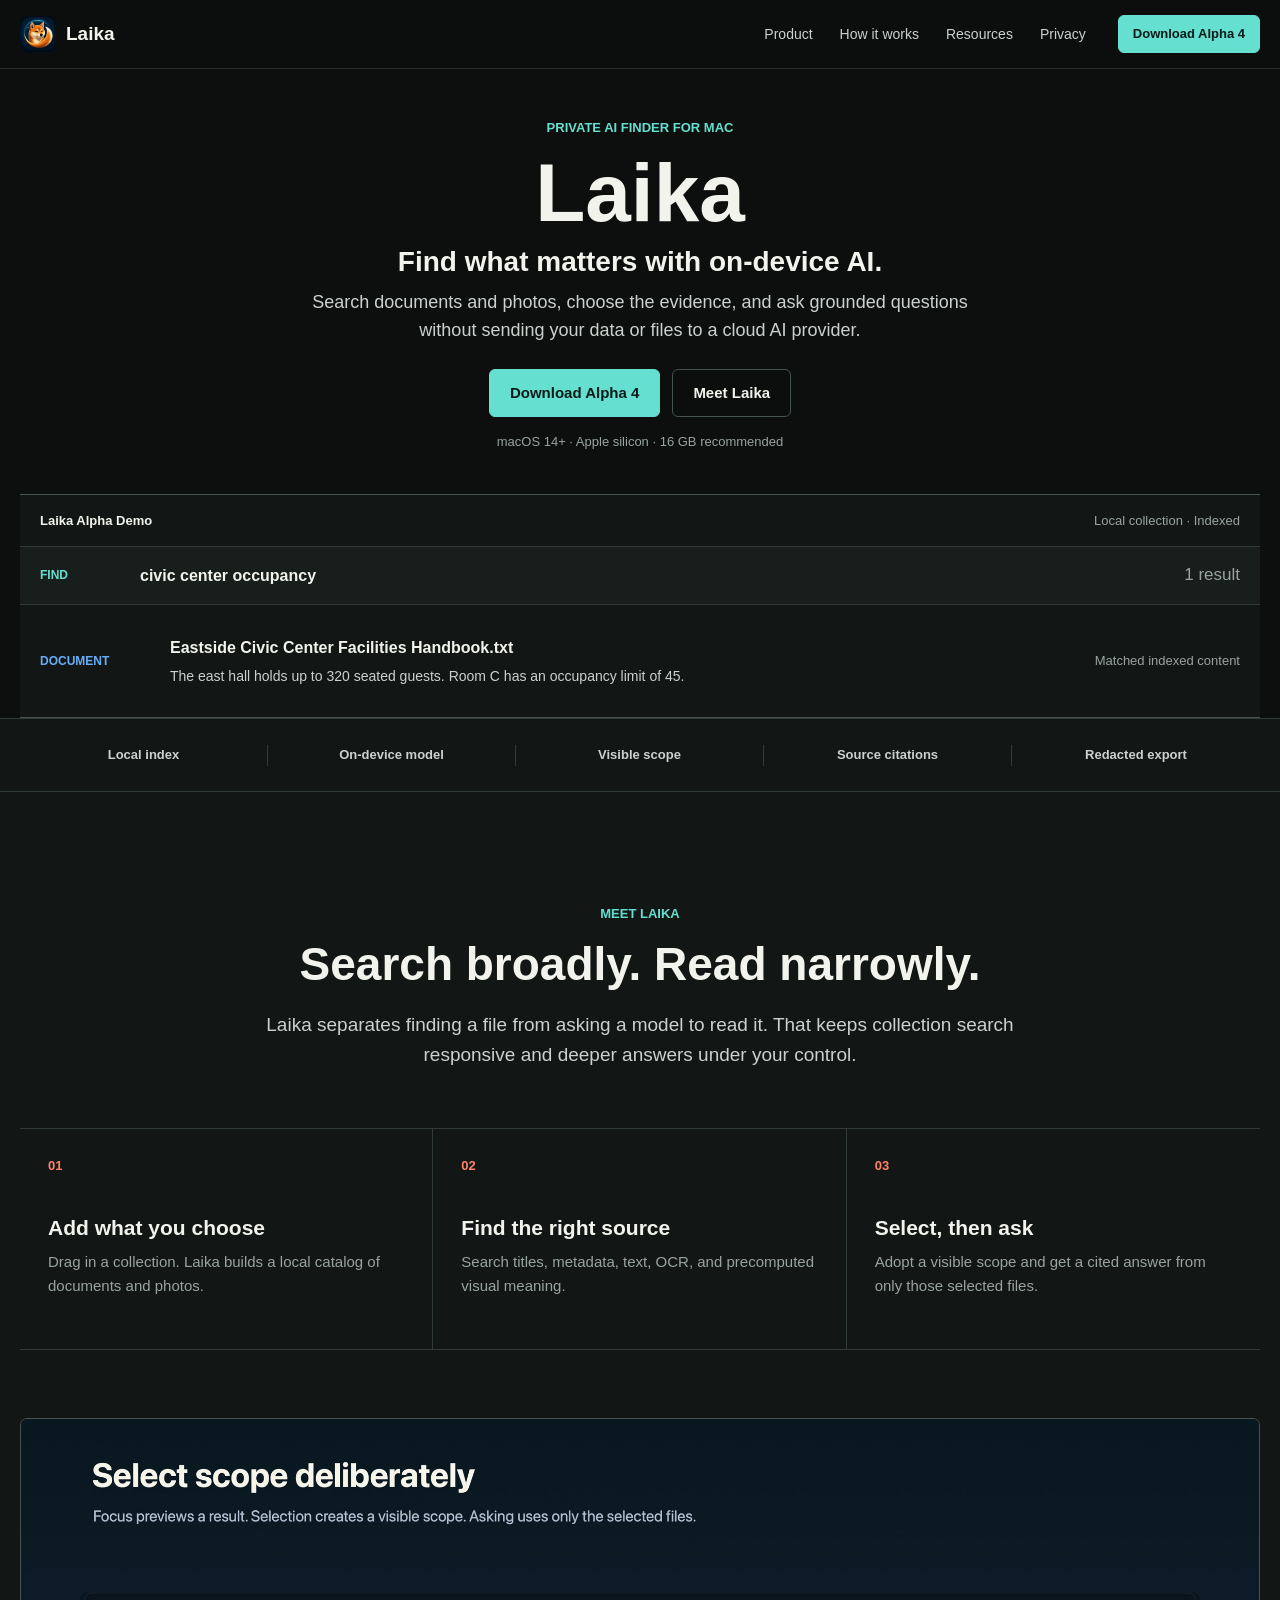
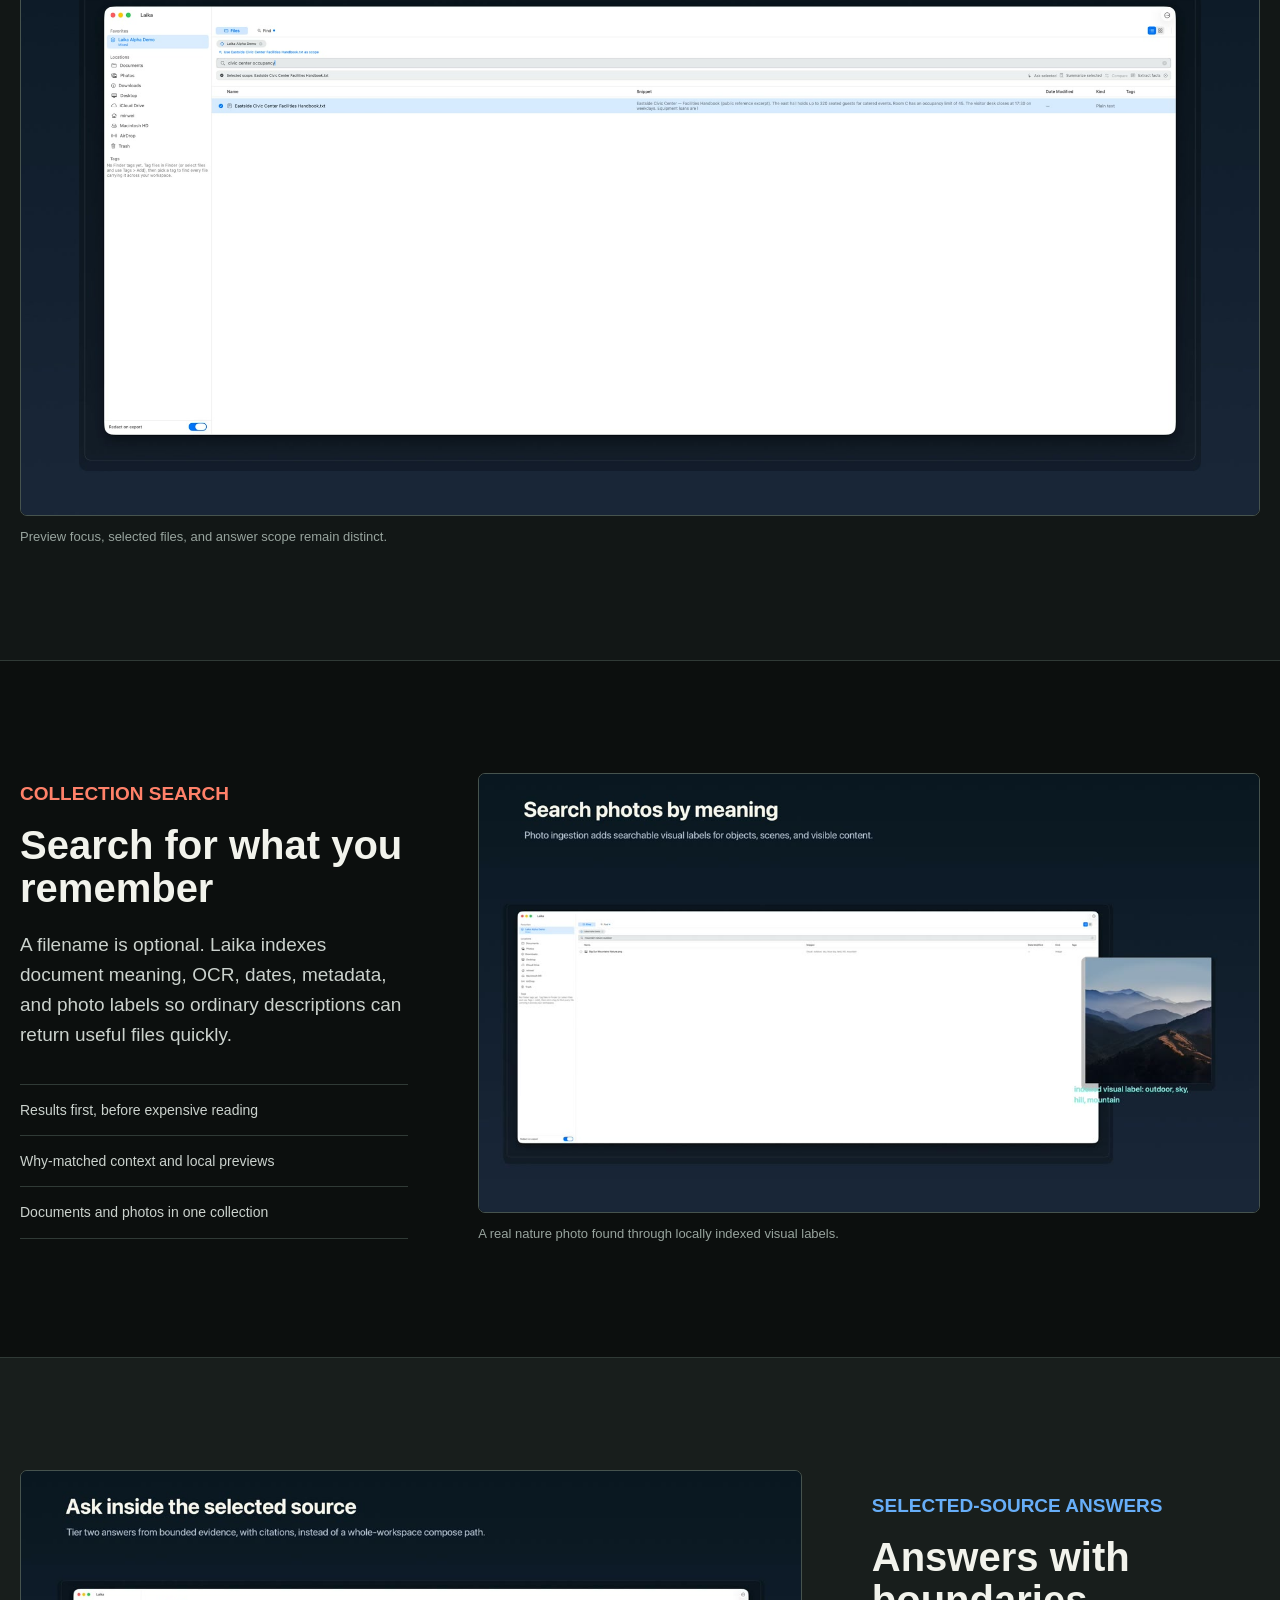
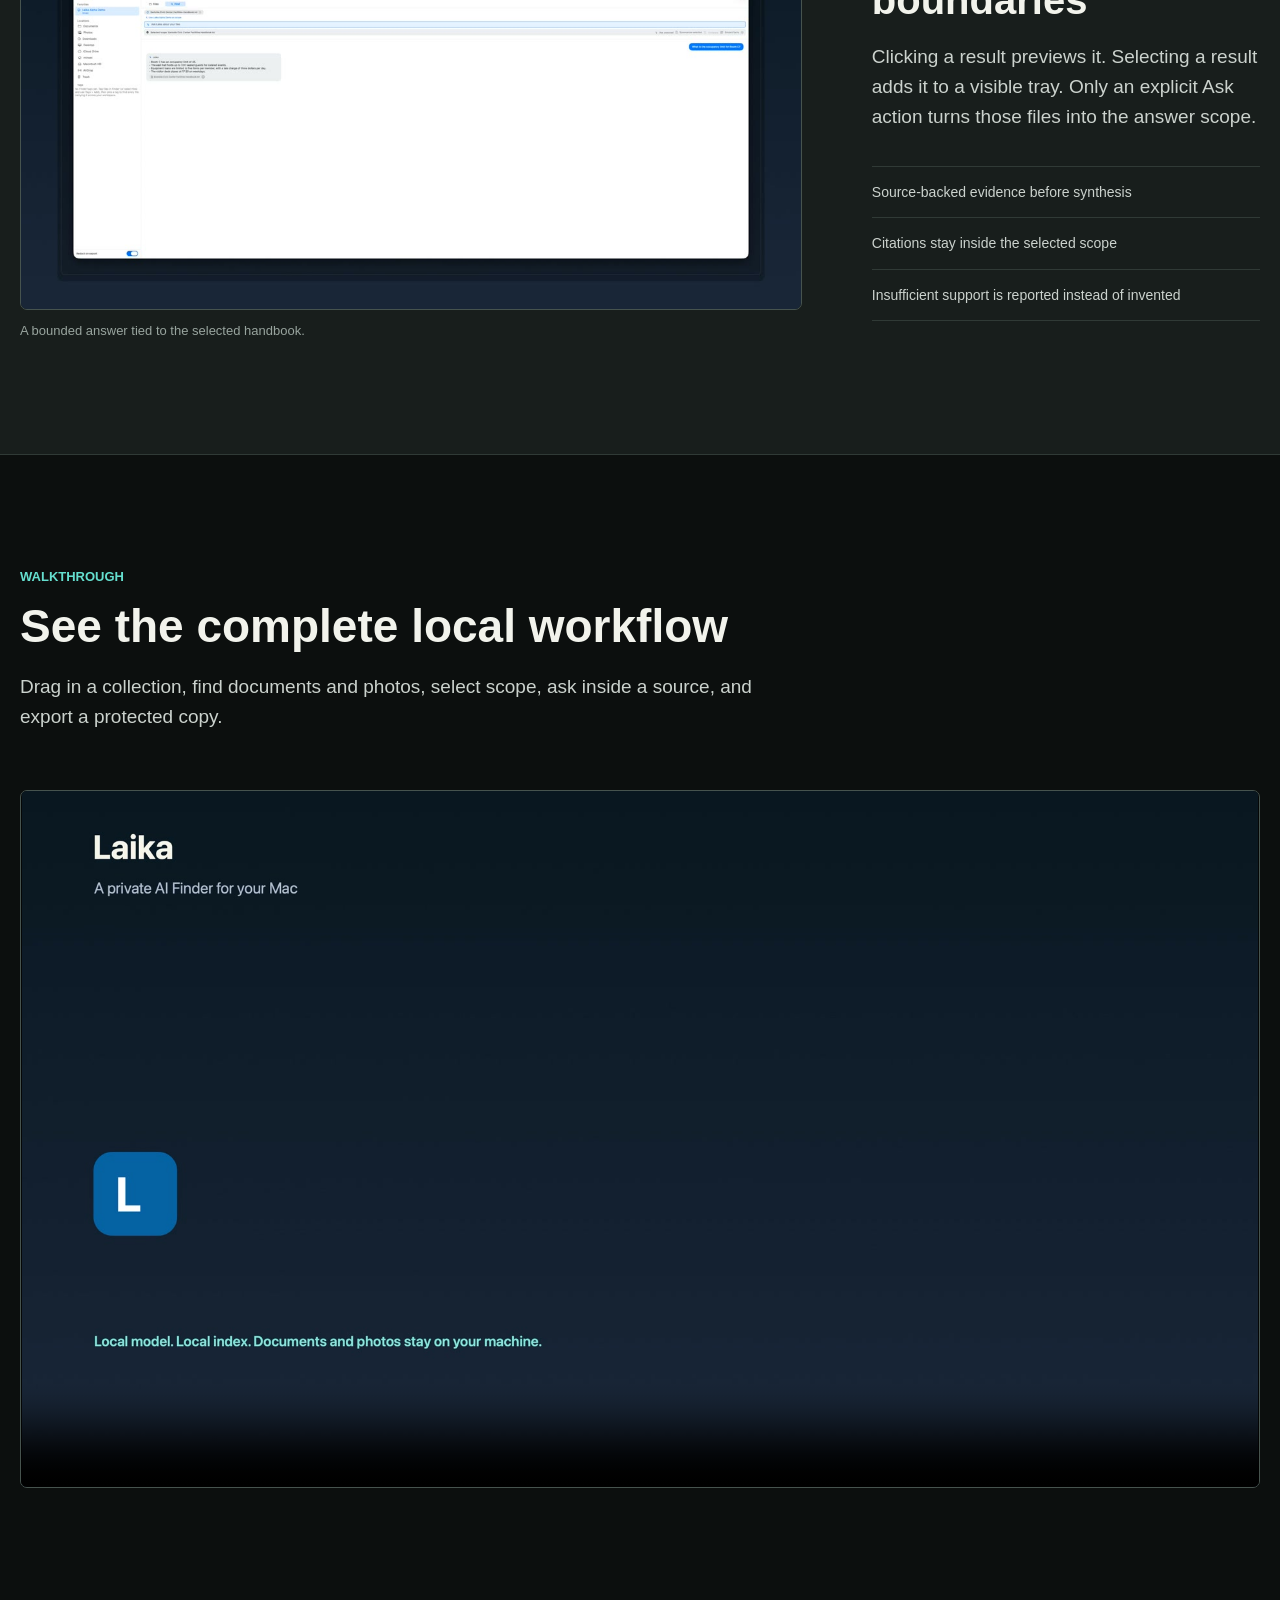
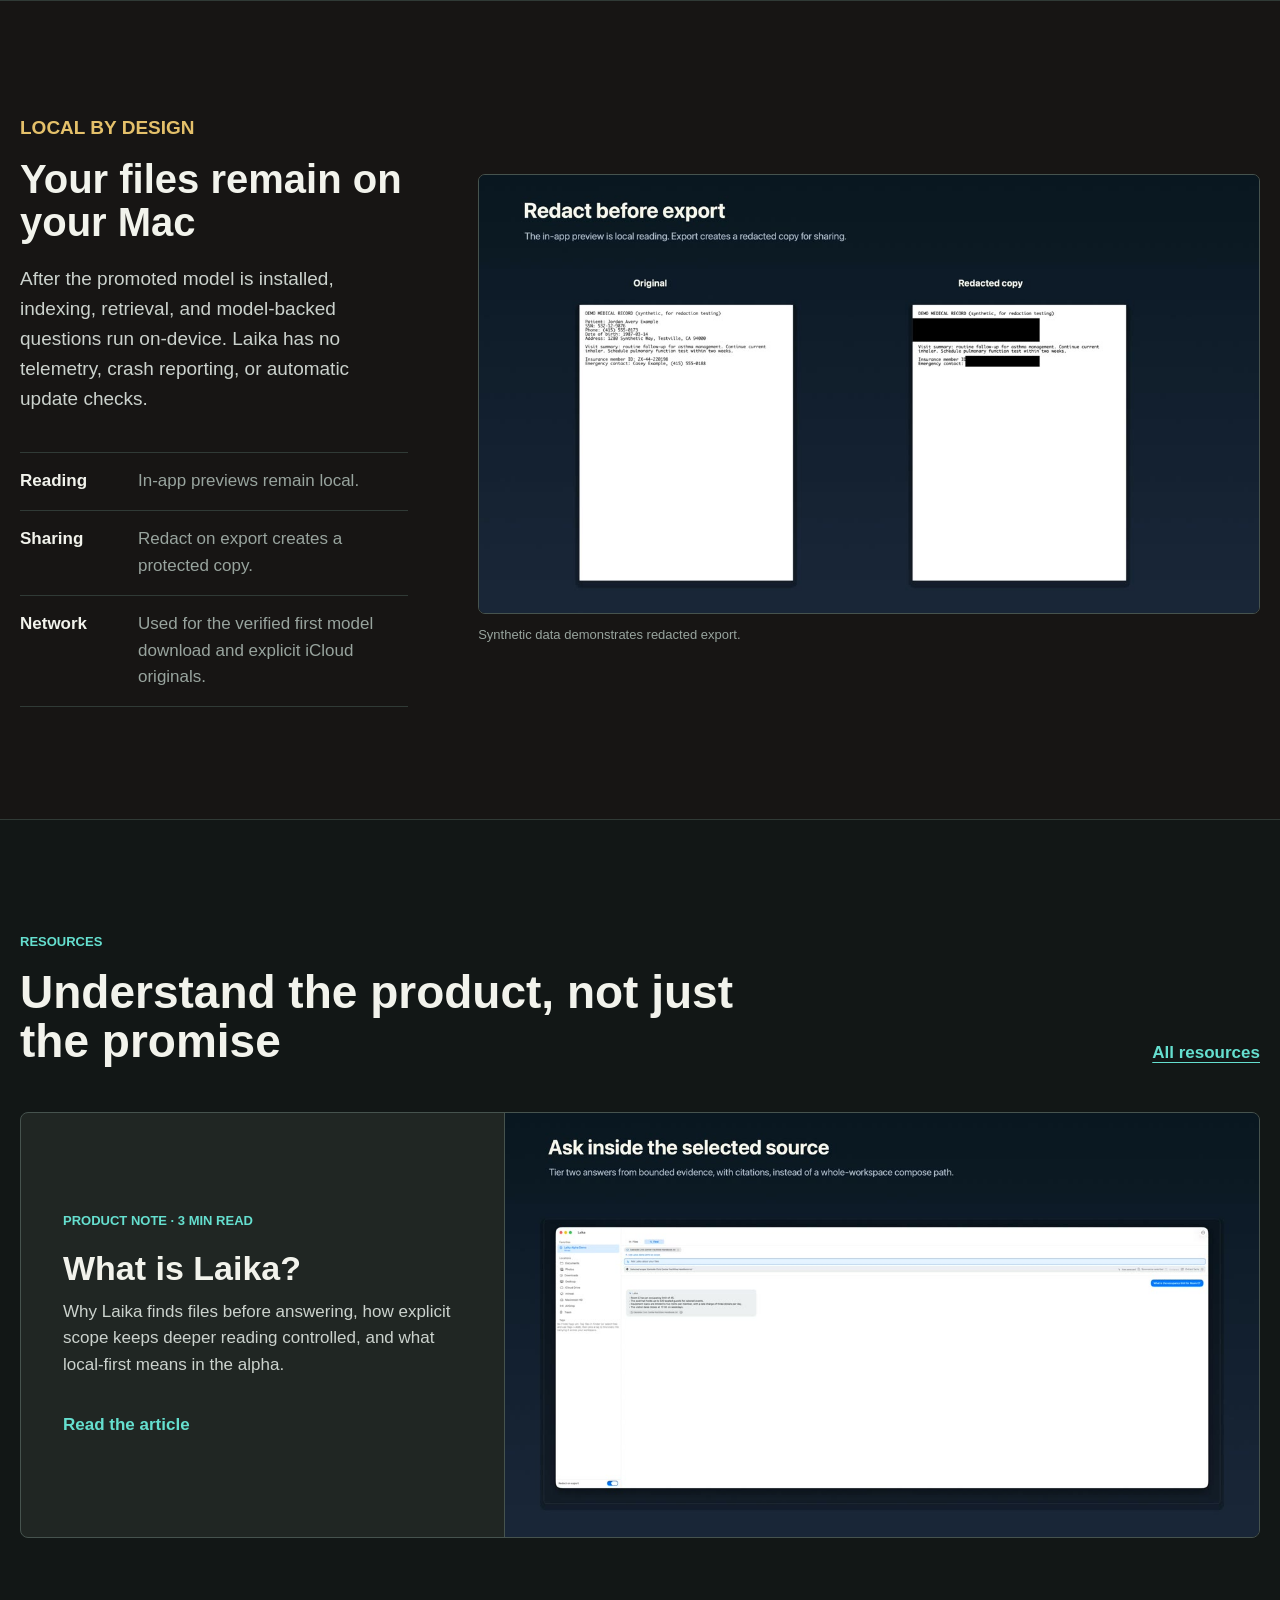
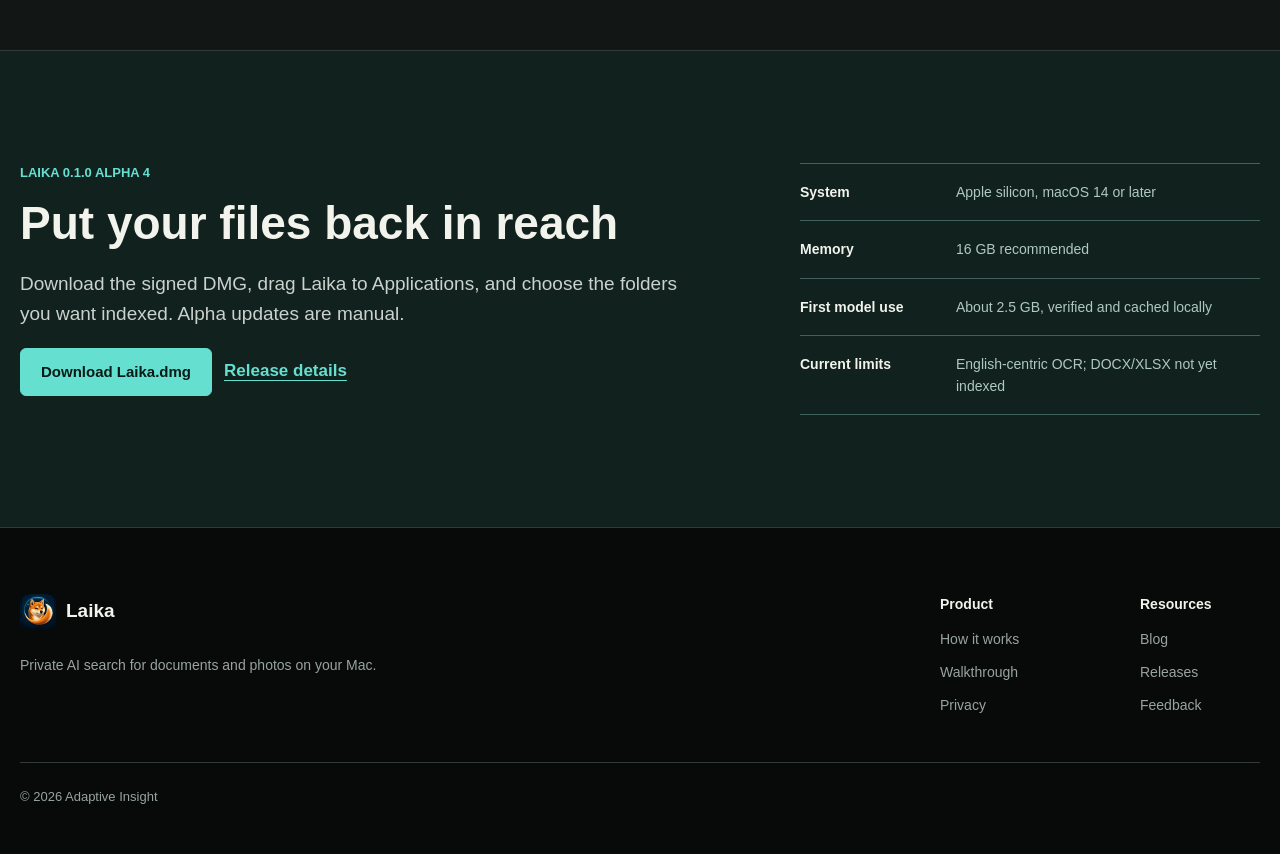
==== commit 9f25f190: "Publish Laika 0.1.0 Alpha 4 product links" ====
--- a/index.html
+++ b/index.html
@@ -41,7 +41,7 @@
             "applicationCategory": "UtilitiesApplication",
             "operatingSystem": "macOS 14 or later on Apple silicon",
             "url": "https://adaptive-insight.github.io/",
-            "downloadUrl": "https://github.com/Adaptive-Insight/LaikaApp/releases/download/v0.1.0-alpha.3/Laika.dmg",
+            "downloadUrl": "https://github.com/Adaptive-Insight/LaikaApp/releases/download/v0.1.0-alpha.4/Laika.dmg",
             "description": "A private AI finder that indexes chosen documents and photos locally, returns relevant files, and answers within an explicit selected scope."
           }
         ]
@@ -65,8 +65,8 @@
         </div>
         <a
           class="button button-small"
-          href="https://github.com/Adaptive-Insight/LaikaApp/releases/download/v0.1.0-alpha.3/Laika.dmg"
-        >Download Alpha 3</a>
+          href="https://github.com/Adaptive-Insight/LaikaApp/releases/download/v0.1.0-alpha.4/Laika.dmg"
+        >Download Alpha 4</a>
       </nav>
     </header>
 
@@ -85,8 +85,8 @@
           <div class="hero-actions">
             <a
               class="button"
-              href="https://github.com/Adaptive-Insight/LaikaApp/releases/download/v0.1.0-alpha.3/Laika.dmg"
-            >Download Alpha 3</a>
+              href="https://github.com/Adaptive-Insight/LaikaApp/releases/download/v0.1.0-alpha.4/Laika.dmg"
+            >Download Alpha 4</a>
             <a class="button button-secondary" href="#how-it-works">Meet Laika</a>
           </div>
           <p class="hero-meta">macOS 14+ &middot; Apple silicon &middot; 16 GB recommended</p>
@@ -338,7 +338,7 @@
       <section class="section install" id="install" aria-labelledby="install-title">
         <div class="section-inner install-layout">
           <div>
-            <p class="eyebrow">Laika 0.1.0 Alpha 3</p>
+            <p class="eyebrow">Laika 0.1.0 Alpha 4</p>
             <h2 id="install-title">Put your files back in reach</h2>
             <p>
               Download the signed DMG, drag Laika to Applications, and choose
@@ -347,11 +347,11 @@
             <div class="install-actions">
               <a
                 class="button"
-                href="https://github.com/Adaptive-Insight/LaikaApp/releases/download/v0.1.0-alpha.3/Laika.dmg"
+                href="https://github.com/Adaptive-Insight/LaikaApp/releases/download/v0.1.0-alpha.4/Laika.dmg"
               >Download Laika.dmg</a>
               <a
                 class="text-link"
-                href="https://github.com/Adaptive-Insight/LaikaApp/releases/tag/v0.1.0-alpha.3"
+                href="https://github.com/Adaptive-Insight/LaikaApp/releases/tag/v0.1.0-alpha.4"
               >Release details</a>
             </div>
           </div>
